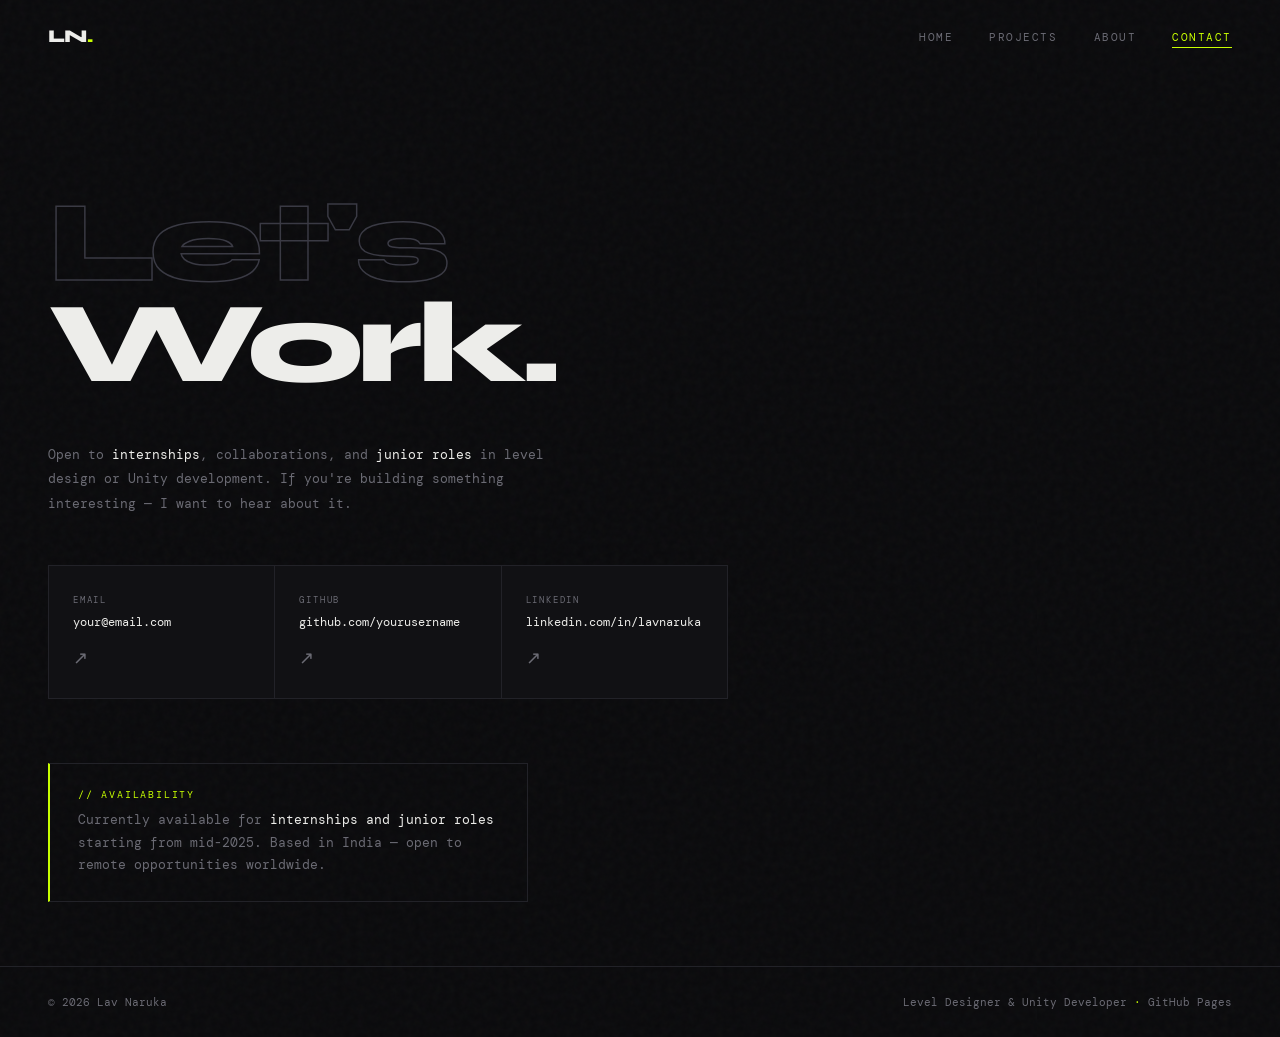
==== contact.html @ 6b3db98e "Initial portfolio upload Initial portfolio upload" ====
<!DOCTYPE html>
<html lang="en">
<head>
  <!-- ============================================================
    contact.html — CONTACT PAGE
    Lav Naruka Portfolio
    ============================================================ -->
  <meta charset="UTF-8" />
  <meta name="viewport" content="width=device-width, initial-scale=1.0" />
  <title>Contact — Lav Naruka</title>
  <meta name="description"
        content="Get in touch with Lav Naruka — open to internships, collaborations, and junior roles in level design and Unity development." />

  <link rel="preconnect" href="https://fonts.googleapis.com" />
  <link rel="preconnect" href="https://fonts.gstatic.com" crossorigin />
  <link href="https://fonts.googleapis.com/css2?family=Syne:wght@400;600;700;800&family=DM+Mono:ital,wght@0,300;0,400;0,500;1,300&display=swap"
        rel="stylesheet" />
  <link rel="stylesheet" href="css/styles.css" />
</head>
<body>

  <!-- ── NAVIGATION ──────────────────────────────────────────── -->
  <header class="navbar" role="banner">
    <a href="index.html" class="nav-logo">LN<span class="dot">.</span></a>
    <nav aria-label="Main navigation">
      <ul class="nav-links">
        <li><a href="index.html">Home</a></li>
        <li><a href="projects.html">Projects</a></li>
        <li><a href="about.html">About</a></li>
        <li><a href="contact.html">Contact</a></li>
      </ul>
    </nav>
    <button class="nav-toggle" aria-label="Toggle navigation">
      <span></span><span></span><span></span>
    </button>
  </header>

  <main class="page-wrapper">
    <div class="contact-page">

      <!-- ── BIG TYPOGRAPHIC HEADING ──────────────────────── -->
      <!--
        This is a typographic design element — two lines,
        one in outline style, one solid.
        It creates visual impact without an image.
      -->
      <h1 class="contact-hero-text fade-up">
        Let's<br>
        <span class="solid">Work.</span>
      </h1>

      <!-- ── INTRO TEXT ──────────────────────────────────── -->
      <p class="contact-intro fade-up" style="transition-delay:0.1s">
        Open to <strong>internships</strong>, collaborations, and
        <strong>junior roles</strong> in level design or Unity development.
        If you're building something interesting — I want to hear about it.
      </p>

      <!-- ── CONTACT CARDS ───────────────────────────────── -->
      <!--
        UPDATE THESE BEFORE GOING LIVE:
        1. Email: Replace "your@email.com" with your real email
        2. GitHub: Replace the URL with your real GitHub profile
        3. LinkedIn: Replace the URL with your real LinkedIn URL

        Each card opens in a new tab (target="_blank").
        The email card uses mailto: to open the user's email app.
      -->
      <div class="contact-grid fade-up" style="transition-delay:0.2s">

        <!-- EMAIL -->
        <a href="mailto:your@email.com"
           class="contact-card c-email"
           aria-label="Send an email to Lav Naruka">
          <span class="contact-card-label">Email</span>
          <!-- UPDATE: replace with your real email address -->
          <span class="contact-card-value">your@email.com</span>
          <span class="contact-card-arrow" aria-hidden="true">↗</span>
        </a>

        <!-- GITHUB -->
        <a href="https://github.com/yourusername"
           class="contact-card c-github"
           target="_blank"
           rel="noopener noreferrer"
           aria-label="Visit Lav Naruka's GitHub profile">
          <span class="contact-card-label">GitHub</span>
          <!-- UPDATE: replace with your real GitHub username -->
          <span class="contact-card-value">github.com/yourusername</span>
          <span class="contact-card-arrow" aria-hidden="true">↗</span>
        </a>

        <!-- LINKEDIN -->
        <a href="https://linkedin.com/in/yourusername"
           class="contact-card c-linkedin"
           target="_blank"
           rel="noopener noreferrer"
           aria-label="Visit Lav Naruka's LinkedIn profile">
          <span class="contact-card-label">LinkedIn</span>
          <!-- UPDATE: replace with your real LinkedIn profile URL -->
          <span class="contact-card-value">linkedin.com/in/lavnaruka</span>
          <span class="contact-card-arrow" aria-hidden="true">↗</span>
        </a>

      </div><!-- end .contact-grid -->


      <!-- ── OPTIONAL: ITCH.IO LINK ──────────────────────── -->
      <!--
        When you have games live on itch.io, uncomment this:

        <div style="margin-top:32px;" class="fade-up">
          <p style="font-size:11px; color:var(--muted); letter-spacing:0.15em;
                    text-transform:uppercase; margin-bottom:14px;">
            // Play my games
          </p>
          <a href="https://yourusername.itch.io"
             target="_blank"
             rel="noopener noreferrer"
             class="btn btn-outline">
            View on itch.io ↗
          </a>
        </div>
      -->


      <!-- ── AVAILABILITY NOTE ──────────────────────────── -->
      <!--
        Update this text to reflect your actual availability.
        Delete it if you don't want to show this.
      -->
      <div class="fade-up" style="
        margin-top: 64px;
        padding: 24px 28px;
        border: 1px solid var(--border);
        border-left: 2px solid var(--accent);
        max-width: 480px;
        transition-delay: 0.3s;
      ">
        <p style="font-size:10px; letter-spacing:0.18em; text-transform:uppercase;
                  color:var(--accent); margin-bottom:8px;">
          // Availability
        </p>
        <p style="font-size:13px; color:var(--muted); line-height:1.75;">
          Currently available for <strong style="color:var(--text); font-weight:400;">
          internships and junior roles</strong> starting from mid-2025.
          Based in India — open to remote opportunities worldwide.
        </p>
      </div>

    </div><!-- end .contact-page -->
  </main>

  <footer class="footer">
    <span class="footer-left">&copy; <span id="footer-year"></span> Lav Naruka</span>
    <span class="footer-right">Level Designer &amp; Unity Developer <span>·</span> GitHub Pages</span>
  </footer>

  <script src="js/script.js"></script>
</body>
</html>
---- css/styles.css ----
/* ============================================================
   styles.css — Lav Naruka Portfolio
   Shared styles across all pages
   Dark theme / Game industry aesthetic
   ============================================================ */

/* ── 1. FONTS ──────────────────────────────────────────────── */
@import url('https://fonts.googleapis.com/css2?family=Syne:wght@400;600;700;800&family=DM+Mono:ital,wght@0,300;0,400;0,500;1,300&display=swap');

/* ── 2. CSS VARIABLES (edit these to restyle the whole site) ─ */
:root {
  /* Colors */
  --bg:          #09090b;       /* main page background */
  --surface:     #111114;       /* card / panel background */
  --surface2:    #18181d;       /* hover state for cards */
  --border:      #222228;       /* subtle divider lines */
  --border2:     #2e2e38;       /* slightly brighter dividers */

  /* Text */
  --text:        #ededea;       /* primary text */
  --muted:       #6b6b74;       /* secondary / caption text */
  --muted2:      #3a3a44;       /* very subtle text / outlines */

  /* Accents — change ONE value to re-theme the whole site */
  --accent:      #c8ff00;       /* neon lime — primary accent */
  --accent2:     #00d4ff;       /* cyan — systems / code */
  --accent3:     #ff6b35;       /* orange — VR / highlight */

  /* Typography */
  --font-display: 'Syne', sans-serif;
  --font-body:    'DM Mono', monospace;

  /* Spacing scale */
  --space-xs:    8px;
  --space-sm:    16px;
  --space-md:    32px;
  --space-lg:    64px;
  --space-xl:    120px;

  /* Layout */
  --max-width:   1200px;
  --nav-height:  72px;
}

/* ── 3. RESET ───────────────────────────────────────────────── */
*, *::before, *::after {
  box-sizing: border-box;
  margin: 0;
  padding: 0;
}

html {
  scroll-behavior: smooth;
  font-size: 16px;
}

body {
  font-family: var(--font-body);
  background: var(--bg);
  color: var(--text);
  overflow-x: hidden;
  min-height: 100vh;
  /* Subtle noise texture over everything */
  background-image: url("data:image/svg+xml,%3Csvg viewBox='0 0 200 200' xmlns='http://www.w3.org/2000/svg'%3E%3Cfilter id='n'%3E%3CfeTurbulence type='fractalNoise' baseFrequency='0.75' numOctaves='4' stitchTiles='stitch'/%3E%3C/filter%3E%3Crect width='100%25' height='100%25' filter='url(%23n)' opacity='0.03'/%3E%3C/svg%3E");
}

img, video {
  max-width: 100%;
  display: block;
}

a {
  color: inherit;
  text-decoration: none;
}

ul, ol {
  list-style: none;
}

button {
  font-family: var(--font-body);
  cursor: pointer;
  border: none;
  background: none;
}

/* ── 4. SCROLLBAR ───────────────────────────────────────────── */
::-webkit-scrollbar { width: 4px; }
::-webkit-scrollbar-track { background: var(--bg); }
::-webkit-scrollbar-thumb { background: var(--border2); border-radius: 2px; }
::-webkit-scrollbar-thumb:hover { background: var(--muted2); }

/* ── 5. UTILITY CLASSES ─────────────────────────────────────── */

/* Container — centers content with max-width */
.container {
  max-width: var(--max-width);
  margin: 0 auto;
  padding: 0 48px;
}

/* Tag pill — used on project cards */
.tag {
  display: inline-block;
  font-size: 10px;
  letter-spacing: 0.12em;
  text-transform: uppercase;
  padding: 5px 12px;
  border-radius: 2px;
  border: 1px solid;
  white-space: nowrap;
}
.tag-ld    { border-color: rgba(200,255,0,0.35);  color: var(--accent); }
.tag-sys   { border-color: rgba(0,212,255,0.35);  color: var(--accent2); }
.tag-vr    { border-color: rgba(255,107,53,0.35); color: var(--accent3); }
.tag-unity { border-color: rgba(255,255,255,0.12); color: var(--muted); }

/* Section eyebrow (small label above headings) */
.eyebrow {
  font-size: 10px;
  letter-spacing: 0.22em;
  text-transform: uppercase;
  color: var(--accent);
  margin-bottom: var(--space-sm);
}

/* Section heading */
.section-title {
  font-family: var(--font-display);
  font-size: clamp(36px, 5vw, 60px);
  font-weight: 800;
  letter-spacing: -0.04em;
  line-height: 1;
  margin-bottom: var(--space-md);
}
.section-title span { color: var(--accent); }

/* Divider line */
.divider {
  width: 100%;
  height: 1px;
  background: var(--border);
  margin: var(--space-lg) 0;
}

/* Status badge */
.badge {
  display: inline-block;
  font-size: 9px;
  letter-spacing: 0.18em;
  text-transform: uppercase;
  padding: 4px 10px;
  border-radius: 2px;
  border: 1px solid var(--border2);
  color: var(--muted);
}
.badge-wip  { border-color: rgba(255,107,53,0.3); color: var(--accent3); }
.badge-live { border-color: rgba(200,255,0,0.3);  color: var(--accent); }

/* Fade-up animation class — applied by JS on scroll */
.fade-up {
  opacity: 0;
  transform: translateY(28px);
  transition: opacity 0.55s ease, transform 0.55s ease;
}
.fade-up.visible {
  opacity: 1;
  transform: translateY(0);
}

/* ── 6. BUTTONS ─────────────────────────────────────────────── */
.btn {
  display: inline-block;
  font-family: var(--font-body);
  font-size: 11px;
  font-weight: 500;
  letter-spacing: 0.12em;
  text-transform: uppercase;
  padding: 14px 28px;
  border-radius: 2px;
  transition: all 0.2s ease;
}

/* Filled button */
.btn-primary {
  background: var(--accent);
  color: #09090b;
}
.btn-primary:hover {
  background: #d8ff22;
  transform: translateY(-2px);
}

/* Outlined button */
.btn-outline {
  background: transparent;
  color: var(--muted);
  border: 1px solid var(--border2);
}
.btn-outline:hover {
  color: var(--text);
  border-color: var(--muted);
  transform: translateY(-2px);
}

/* ── 7. NAVIGATION ──────────────────────────────────────────── */
.navbar {
  position: fixed;
  top: 0; left: 0; right: 0;
  height: var(--nav-height);
  z-index: 200;
  display: flex;
  align-items: center;
  justify-content: space-between;
  padding: 0 48px;
  /* Starts transparent, JS adds .scrolled class */
  border-bottom: 1px solid transparent;
  transition: background 0.35s ease, border-color 0.35s ease, backdrop-filter 0.35s;
}

/* Scrolled state — glass effect */
.navbar.scrolled {
  background: rgba(9, 9, 11, 0.88);
  backdrop-filter: blur(18px);
  -webkit-backdrop-filter: blur(18px);
  border-color: var(--border);
}

/* Logo */
.nav-logo {
  font-family: var(--font-display);
  font-size: 18px;
  font-weight: 800;
  letter-spacing: -0.03em;
  color: var(--text);
}
.nav-logo .dot { color: var(--accent); }

/* Nav links */
.nav-links {
  display: flex;
  align-items: center;
  gap: 36px;
}

.nav-links a {
  font-size: 11px;
  letter-spacing: 0.14em;
  text-transform: uppercase;
  color: var(--muted);
  position: relative;
  padding-bottom: 2px;
  transition: color 0.2s;
}

/* Animated underline on hover */
.nav-links a::after {
  content: '';
  position: absolute;
  bottom: -2px; left: 0;
  width: 100%; height: 1px;
  background: var(--accent);
  transform: scaleX(0);
  transition: transform 0.25s ease;
  transform-origin: left;
}
.nav-links a:hover { color: var(--text); }
.nav-links a:hover::after { transform: scaleX(1); }

/* Active page link */
.nav-links a.active {
  color: var(--accent);
}
.nav-links a.active::after {
  transform: scaleX(1);
}

/* Hamburger — mobile only */
.nav-toggle {
  display: none;
  flex-direction: column;
  gap: 5px;
  background: none;
  border: none;
  cursor: pointer;
  padding: 4px;
}
.nav-toggle span {
  display: block;
  width: 24px; height: 2px;
  background: var(--text);
  border-radius: 1px;
  transition: all 0.3s ease;
}

/* ── 8. PAGE WRAPPER ────────────────────────────────────────── */
/* Every page needs this to push content below the fixed nav */
.page-wrapper {
  padding-top: var(--nav-height);
  min-height: 100vh;
}

/* ── 9. FOOTER ──────────────────────────────────────────────── */
.footer {
  border-top: 1px solid var(--border);
  padding: 28px 48px;
  display: flex;
  align-items: center;
  justify-content: space-between;
  flex-wrap: wrap;
  gap: 12px;
}
.footer-left {
  font-size: 11px;
  color: var(--muted);
}
.footer-right {
  font-size: 11px;
  color: var(--muted);
}
.footer-right span { color: var(--accent); }

/* ── 10. GRID BACKGROUND HELPER ─────────────────────────────── */
/* Add class="grid-bg" to any section for the grid overlay */
.grid-bg {
  position: relative;
  overflow: hidden;
}
.grid-bg::before {
  content: '';
  position: absolute;
  inset: 0;
  background-image:
    linear-gradient(var(--border) 1px, transparent 1px),
    linear-gradient(90deg, var(--border) 1px, transparent 1px);
  background-size: 48px 48px;
  opacity: 0.4;
  /* Fade out at edges */
  mask-image: radial-gradient(ellipse 90% 90% at 50% 0%, black 30%, transparent 100%);
  -webkit-mask-image: radial-gradient(ellipse 90% 90% at 50% 0%, black 30%, transparent 100%);
  pointer-events: none;
  z-index: 0;
}
/* Keep content above the grid */
.grid-bg > * { position: relative; z-index: 1; }

/* ── 11. HOME PAGE STYLES ───────────────────────────────────── */
.hero {
  min-height: 100vh;
  display: flex;
  flex-direction: column;
  justify-content: center;
  padding: 80px 48px var(--space-xl);
}

.hero-eyebrow {
  font-size: 11px;
  letter-spacing: 0.22em;
  text-transform: uppercase;
  color: var(--accent);
  margin-bottom: 24px;
  opacity: 0;
  animation: fadeUp 0.7s 0.1s forwards;
}

.hero-name {
  font-family: var(--font-display);
  font-size: clamp(64px, 11vw, 140px);
  font-weight: 800;
  line-height: 0.88;
  letter-spacing: -0.05em;
  margin-bottom: 28px;
  opacity: 0;
  animation: fadeUp 0.7s 0.25s forwards;
}
/* Second line of name — outline style */
.hero-name .outline {
  color: transparent;
  -webkit-text-stroke: 1.5px var(--muted2);
}
.hero-name .accent { color: var(--accent); }

.hero-title {
  font-family: var(--font-display);
  font-size: clamp(14px, 2vw, 18px);
  font-weight: 600;
  color: var(--muted);
  letter-spacing: 0.02em;
  margin-bottom: 24px;
  opacity: 0;
  animation: fadeUp 0.7s 0.38s forwards;
}

.hero-desc {
  max-width: 580px;
  font-size: 14px;
  line-height: 1.85;
  color: var(--muted);
  margin-bottom: 40px;
  opacity: 0;
  animation: fadeUp 0.7s 0.5s forwards;
}

.hero-tags {
  display: flex;
  flex-wrap: wrap;
  gap: 8px;
  margin-bottom: 48px;
  opacity: 0;
  animation: fadeUp 0.7s 0.62s forwards;
}

.hero-cta {
  display: flex;
  gap: 14px;
  flex-wrap: wrap;
  opacity: 0;
  animation: fadeUp 0.7s 0.74s forwards;
}

/* Accent glow decorations */
.hero-glow-1 {
  position: absolute;
  width: 500px; height: 500px;
  border-radius: 50%;
  background: radial-gradient(circle, rgba(200,255,0,0.06) 0%, transparent 70%);
  top: -60px; right: -60px;
  pointer-events: none;
}
.hero-glow-2 {
  position: absolute;
  width: 300px; height: 300px;
  border-radius: 50%;
  background: radial-gradient(circle, rgba(0,212,255,0.05) 0%, transparent 70%);
  bottom: 100px; left: 30%;
  pointer-events: none;
}

/* Featured section on home */
.featured-section {
  padding: var(--space-lg) 48px;
  border-top: 1px solid var(--border);
}

.featured-label {
  font-size: 10px;
  letter-spacing: 0.2em;
  text-transform: uppercase;
  color: var(--muted);
  margin-bottom: 28px;
}

.featured-grid {
  display: grid;
  grid-template-columns: repeat(3, 1fr);
  border: 1px solid var(--border);
  /* Gap trick — single-pixel borders between cards */
  gap: 1px;
  background: var(--border);
}

.featured-card {
  background: var(--surface);
  padding: 28px;
  position: relative;
  overflow: hidden;
  transition: background 0.25s;
}
.featured-card:hover { background: var(--surface2); }

/* Accent top-border on hover */
.featured-card::before {
  content: '';
  position: absolute;
  top: 0; left: 0; right: 0;
  height: 2px;
  background: var(--accent);
  transform: scaleX(0);
  transition: transform 0.3s ease;
  transform-origin: left;
}
.featured-card:hover::before { transform: scaleX(1); }

.featured-num {
  font-size: 10px;
  color: var(--muted);
  letter-spacing: 0.18em;
  margin-bottom: 14px;
}
.featured-title {
  font-family: var(--font-display);
  font-size: 16px;
  font-weight: 700;
  margin-bottom: 10px;
  letter-spacing: -0.01em;
}
.featured-sub {
  font-size: 12px;
  color: var(--muted);
  line-height: 1.65;
  margin-bottom: 16px;
}

/* ── 12. PROJECTS PAGE ──────────────────────────────────────── */
.projects-page {
  padding: var(--space-xl) 48px var(--space-lg);
}

.projects-header {
  display: flex;
  align-items: flex-end;
  justify-content: space-between;
  padding-bottom: var(--space-md);
  border-bottom: 1px solid var(--border);
  margin-bottom: var(--space-lg);
  flex-wrap: wrap;
  gap: 16px;
}

.projects-count {
  font-size: 11px;
  color: var(--muted);
  letter-spacing: 0.1em;
}

/* Filter buttons */
.filter-row {
  display: flex;
  gap: 8px;
  flex-wrap: wrap;
  margin-bottom: 40px;
}
.filter-btn {
  font-family: var(--font-body);
  font-size: 10px;
  letter-spacing: 0.14em;
  text-transform: uppercase;
  padding: 8px 16px;
  border: 1px solid var(--border2);
  color: var(--muted);
  background: var(--surface);
  border-radius: 2px;
  cursor: pointer;
  transition: all 0.2s;
}
.filter-btn:hover,
.filter-btn.active {
  border-color: var(--accent);
  color: var(--accent);
  background: rgba(200,255,0,0.06);
}

/* Project cards grid */
.projects-grid {
  display: grid;
  grid-template-columns: repeat(auto-fill, minmax(360px, 1fr));
  gap: 1px;
  background: var(--border);
  border: 1px solid var(--border);
}

.project-card {
  background: var(--surface);
  padding: 0;
  position: relative;
  overflow: hidden;
  transition: background 0.25s;
  display: flex;
  flex-direction: column;
}
.project-card:hover { background: var(--surface2); }

/*
  PROJECT THUMBNAIL
  ─────────────────
  When you have a real screenshot or image:
  Replace the background gradient with:
    background-image: url('../assets/images/project-name-thumb.jpg');
    background-size: cover;
    background-position: center;
  And remove the placeholder inner elements.
*/
.project-thumb {
  width: 100%;
  height: 200px;
  position: relative;
  overflow: hidden;
  display: flex;
  align-items: center;
  justify-content: center;
  flex-shrink: 0;
}

/* Each project gets a unique placeholder gradient */
.thumb-arena {
  background: linear-gradient(135deg, #0b1a08 0%, #162606 100%);
}
.thumb-stealth {
  background: linear-gradient(135deg, #08081e 0%, #150826 100%);
}
.thumb-vr {
  background: radial-gradient(ellipse at center, #1e0c08 0%, #0b0808 100%);
}

/* Grid overlay on thumbnails */
.thumb-arena::before,
.thumb-stealth::before,
.thumb-vr::before {
  content: '';
  position: absolute;
  inset: 0;
  pointer-events: none;
}
.thumb-arena::before {
  background-image:
    linear-gradient(rgba(200,255,0,0.12) 1px, transparent 1px),
    linear-gradient(90deg, rgba(200,255,0,0.12) 1px, transparent 1px);
  background-size: 18px 18px;
}
.thumb-stealth::before {
  background: repeating-linear-gradient(
    -45deg, transparent, transparent 10px,
    rgba(0,212,255,0.06) 10px, rgba(0,212,255,0.06) 11px
  );
}
.thumb-vr::before {
  background: radial-gradient(circle at center, rgba(255,107,53,0.15) 0%, transparent 60%);
}

.thumb-label {
  font-size: 10px;
  letter-spacing: 0.18em;
  text-transform: uppercase;
  color: var(--muted);
  z-index: 1;
}

/* Big watermark icon on thumbnails */
.thumb-icon {
  position: absolute;
  font-size: 72px;
  opacity: 0.07;
  user-select: none;
  z-index: 0;
}

.project-body {
  padding: 28px;
  flex: 1;
  display: flex;
  flex-direction: column;
}

.project-tags {
  display: flex;
  flex-wrap: wrap;
  gap: 6px;
  margin-bottom: 16px;
}

.project-title {
  font-family: var(--font-display);
  font-size: 20px;
  font-weight: 700;
  letter-spacing: -0.02em;
  margin-bottom: 10px;
}

.project-desc {
  font-size: 12px;
  line-height: 1.75;
  color: var(--muted);
  margin-bottom: 24px;
  flex: 1;
}

/* Project breakdown list (design intent) */
.project-meta {
  font-size: 11px;
  color: var(--muted);
  line-height: 2;
  padding-top: 16px;
  border-top: 1px solid var(--border);
  margin-bottom: 24px;
}
.project-meta strong { color: var(--text); font-weight: 400; }

.project-footer {
  display: flex;
  align-items: center;
  justify-content: space-between;
}

.project-link {
  font-size: 10px;
  letter-spacing: 0.14em;
  text-transform: uppercase;
  color: var(--muted);
  display: flex;
  align-items: center;
  gap: 6px;
  transition: color 0.2s;
}
.project-link:hover { color: var(--accent); }
.project-link .arrow { font-size: 14px; transition: transform 0.2s; }
.project-link:hover .arrow { transform: translateX(3px); }

/* Dimmed WIP cards */
.project-card[data-status="wip"] {
  opacity: 0.72;
}
.project-card[data-status="wip"]:hover {
  opacity: 1;
}

/* ── 13. ABOUT PAGE ─────────────────────────────────────────── */
.about-page {
  padding: var(--space-xl) 48px var(--space-lg);
}

.about-layout {
  display: grid;
  grid-template-columns: 3fr 2fr;
  gap: 80px;
  align-items: start;
}

.about-big-quote {
  font-family: var(--font-display);
  font-size: clamp(22px, 3vw, 34px);
  font-weight: 700;
  letter-spacing: -0.03em;
  line-height: 1.25;
  color: var(--text);
  margin-bottom: 32px;
}
.about-big-quote em {
  color: var(--accent);
  font-style: normal;
}

.about-text {
  font-size: 13px;
  line-height: 1.9;
  color: var(--muted);
  margin-bottom: 20px;
}
.about-text strong { color: var(--text); font-weight: 400; }

/* Skills block */
.skills-block {
  margin-top: 48px;
}
.skills-group {
  padding-bottom: 28px;
  margin-bottom: 28px;
  border-bottom: 1px solid var(--border);
}
.skills-group:last-child { border-bottom: none; margin-bottom: 0; }

.skills-group-label {
  font-size: 9px;
  letter-spacing: 0.22em;
  text-transform: uppercase;
  color: var(--muted);
  margin-bottom: 14px;
}

.skills-list {
  display: flex;
  flex-wrap: wrap;
  gap: 8px;
}

.skill-chip {
  font-size: 12px;
  padding: 8px 16px;
  background: var(--surface);
  border: 1px solid var(--border);
  color: var(--text);
  border-radius: 2px;
  transition: all 0.2s;
}
.skill-chip:hover {
  border-color: var(--accent);
  color: var(--accent);
  background: rgba(200,255,0,0.04);
}

/* Sidebar — stats + focus areas */
.about-sidebar {}

.stat-grid {
  display: grid;
  grid-template-columns: 1fr 1fr;
  gap: 1px;
  background: var(--border);
  border: 1px solid var(--border);
  margin-bottom: 32px;
}
.stat-cell {
  background: var(--surface);
  padding: 24px 20px;
}
.stat-number {
  font-family: var(--font-display);
  font-size: 38px;
  font-weight: 800;
  letter-spacing: -0.04em;
  color: var(--accent);
  line-height: 1;
  margin-bottom: 6px;
}
.stat-label {
  font-size: 9px;
  letter-spacing: 0.14em;
  text-transform: uppercase;
  color: var(--muted);
}

/* Focus areas list */
.focus-list {
  border: 1px solid var(--border);
  overflow: hidden;
}
.focus-item {
  display: flex;
  align-items: center;
  gap: 16px;
  padding: 16px 20px;
  border-bottom: 1px solid var(--border);
  font-size: 12px;
  transition: background 0.2s;
}
.focus-item:last-child { border-bottom: none; }
.focus-item:hover { background: var(--surface2); }
.focus-dot {
  width: 8px; height: 8px;
  border-radius: 50%;
  flex-shrink: 0;
}
.dot-green  { background: var(--accent); }
.dot-blue   { background: var(--accent2); }
.dot-orange { background: var(--accent3); }

/* ── 14. CONTACT PAGE ───────────────────────────────────────── */
.contact-page {
  padding: var(--space-xl) 48px var(--space-lg);
}

.contact-hero-text {
  font-family: var(--font-display);
  font-size: clamp(48px, 9vw, 120px);
  font-weight: 800;
  letter-spacing: -0.05em;
  line-height: 0.88;
  margin-bottom: 48px;
  color: transparent;
  -webkit-text-stroke: 1.5px var(--muted2);
}
.contact-hero-text .solid {
  color: var(--text);
  -webkit-text-stroke: 0;
}

.contact-intro {
  font-size: 13px;
  line-height: 1.9;
  color: var(--muted);
  max-width: 520px;
  margin-bottom: 48px;
}
.contact-intro strong { color: var(--text); font-weight: 400; }

.contact-grid {
  display: grid;
  grid-template-columns: repeat(3, 1fr);
  gap: 1px;
  background: var(--border);
  border: 1px solid var(--border);
  max-width: 680px;
  margin-bottom: 60px;
}

.contact-card {
  background: var(--surface);
  padding: 28px 24px;
  display: flex;
  flex-direction: column;
  gap: 8px;
  position: relative;
  overflow: hidden;
  transition: background 0.25s;
}
.contact-card:hover { background: var(--surface2); }

/* Colour-coded top bar per card */
.contact-card::before {
  content: '';
  position: absolute;
  top: 0; left: 0; right: 0;
  height: 2px;
  transform: scaleX(0);
  transition: transform 0.3s ease;
  transform-origin: left;
}
.contact-card.c-email::before  { background: var(--accent); }
.contact-card.c-github::before { background: var(--accent2); }
.contact-card.c-linkedin::before { background: var(--accent3); }

.contact-card:hover::before { transform: scaleX(1); }

.contact-card-label {
  font-size: 9px;
  letter-spacing: 0.2em;
  text-transform: uppercase;
  color: var(--muted);
}
.contact-card-value {
  font-size: 12px;
  color: var(--text);
}
.contact-card-arrow {
  font-size: 18px;
  color: var(--muted);
  margin-top: 8px;
  transition: color 0.2s, transform 0.2s;
}
.contact-card:hover .contact-card-arrow {
  color: var(--accent);
  transform: translate(2px, -2px);
}

/* ── 15. KEYFRAME ANIMATIONS ────────────────────────────────── */
@keyframes fadeUp {
  from { opacity: 0; transform: translateY(24px); }
  to   { opacity: 1; transform: translateY(0); }
}

/* ── 16. RESPONSIVE / MOBILE ────────────────────────────────── */
@media (max-width: 900px) {
  .container,
  .hero,
  .featured-section,
  .projects-page,
  .about-page,
  .contact-page { padding-left: 24px; padding-right: 24px; }

  .navbar { padding: 0 24px; }
  .footer { padding: 24px; }

  .featured-grid { grid-template-columns: 1fr; }
  .projects-grid { grid-template-columns: 1fr; }
  .about-layout  { grid-template-columns: 1fr; gap: 48px; }
  .contact-grid  { grid-template-columns: 1fr; max-width: 100%; }

  .nav-links {
    display: none;
    position: fixed;
    top: var(--nav-height);
    left: 0; right: 0;
    background: rgba(9,9,11,0.96);
    backdrop-filter: blur(20px);
    border-bottom: 1px solid var(--border);
    flex-direction: column;
    align-items: flex-start;
    padding: 24px;
    gap: 20px;
  }
  .nav-links.open { display: flex; }
  .nav-links a { font-size: 14px; }

  .nav-toggle { display: flex; }
}

@media (max-width: 480px) {
  .hero-name { font-size: 52px; }
  .stat-grid { grid-template-columns: 1fr; }
}
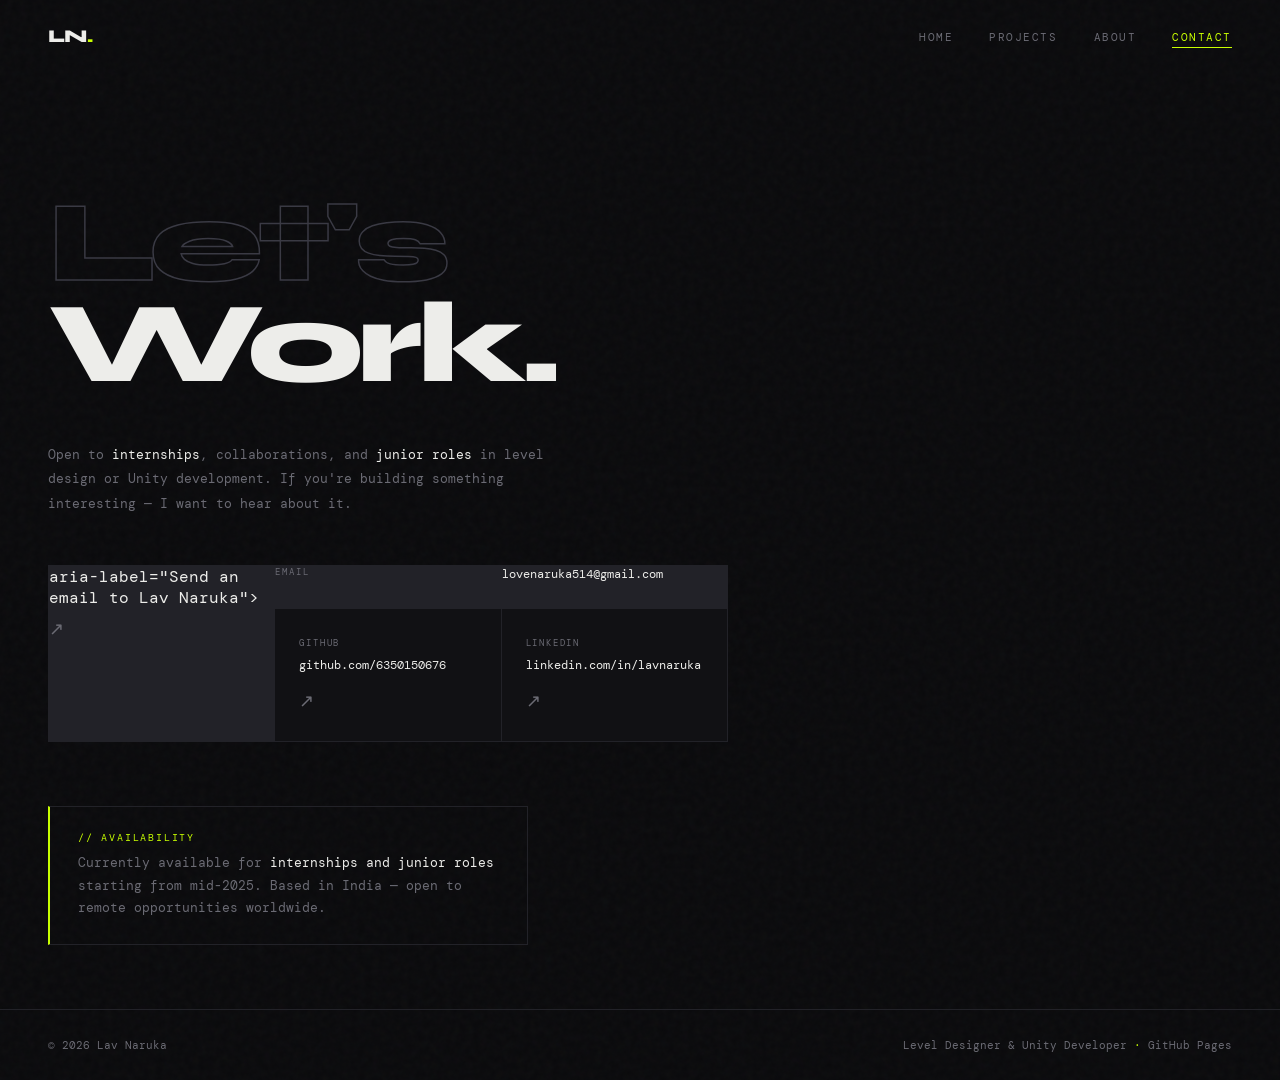
==== commit fddfbc6e: "Add files via upload update 1" ====
--- a/contact.html
+++ b/contact.html
@@ -69,29 +69,28 @@
       <div class="contact-grid fade-up" style="transition-delay:0.2s">
 
         <!-- EMAIL -->
-        <a href="mailto:your@email.com"
-           class="contact-card c-email"
+
+
            aria-label="Send an email to Lav Naruka">
           <span class="contact-card-label">Email</span>
-          <!-- UPDATE: replace with your real email address -->
-          <span class="contact-card-value">your@email.com</span>
+          <span class="contact-card-value">lovenaruka514@gmail.com</span>
           <span class="contact-card-arrow" aria-hidden="true">↗</span>
         </a>
 
         <!-- GITHUB -->
-        <a href="https://github.com/yourusername"
+        <a href="https://github.com/6350150676"
            class="contact-card c-github"
            target="_blank"
            rel="noopener noreferrer"
            aria-label="Visit Lav Naruka's GitHub profile">
           <span class="contact-card-label">GitHub</span>
           <!-- UPDATE: replace with your real GitHub username -->
-          <span class="contact-card-value">github.com/yourusername</span>
+          <span class="contact-card-value">github.com/6350150676</span>
           <span class="contact-card-arrow" aria-hidden="true">↗</span>
         </a>
 
         <!-- LINKEDIN -->
-        <a href="https://linkedin.com/in/yourusername"
+        <a href="https://linkedin.com/in/lavnaruka"
            class="contact-card c-linkedin"
            target="_blank"
            rel="noopener noreferrer"
